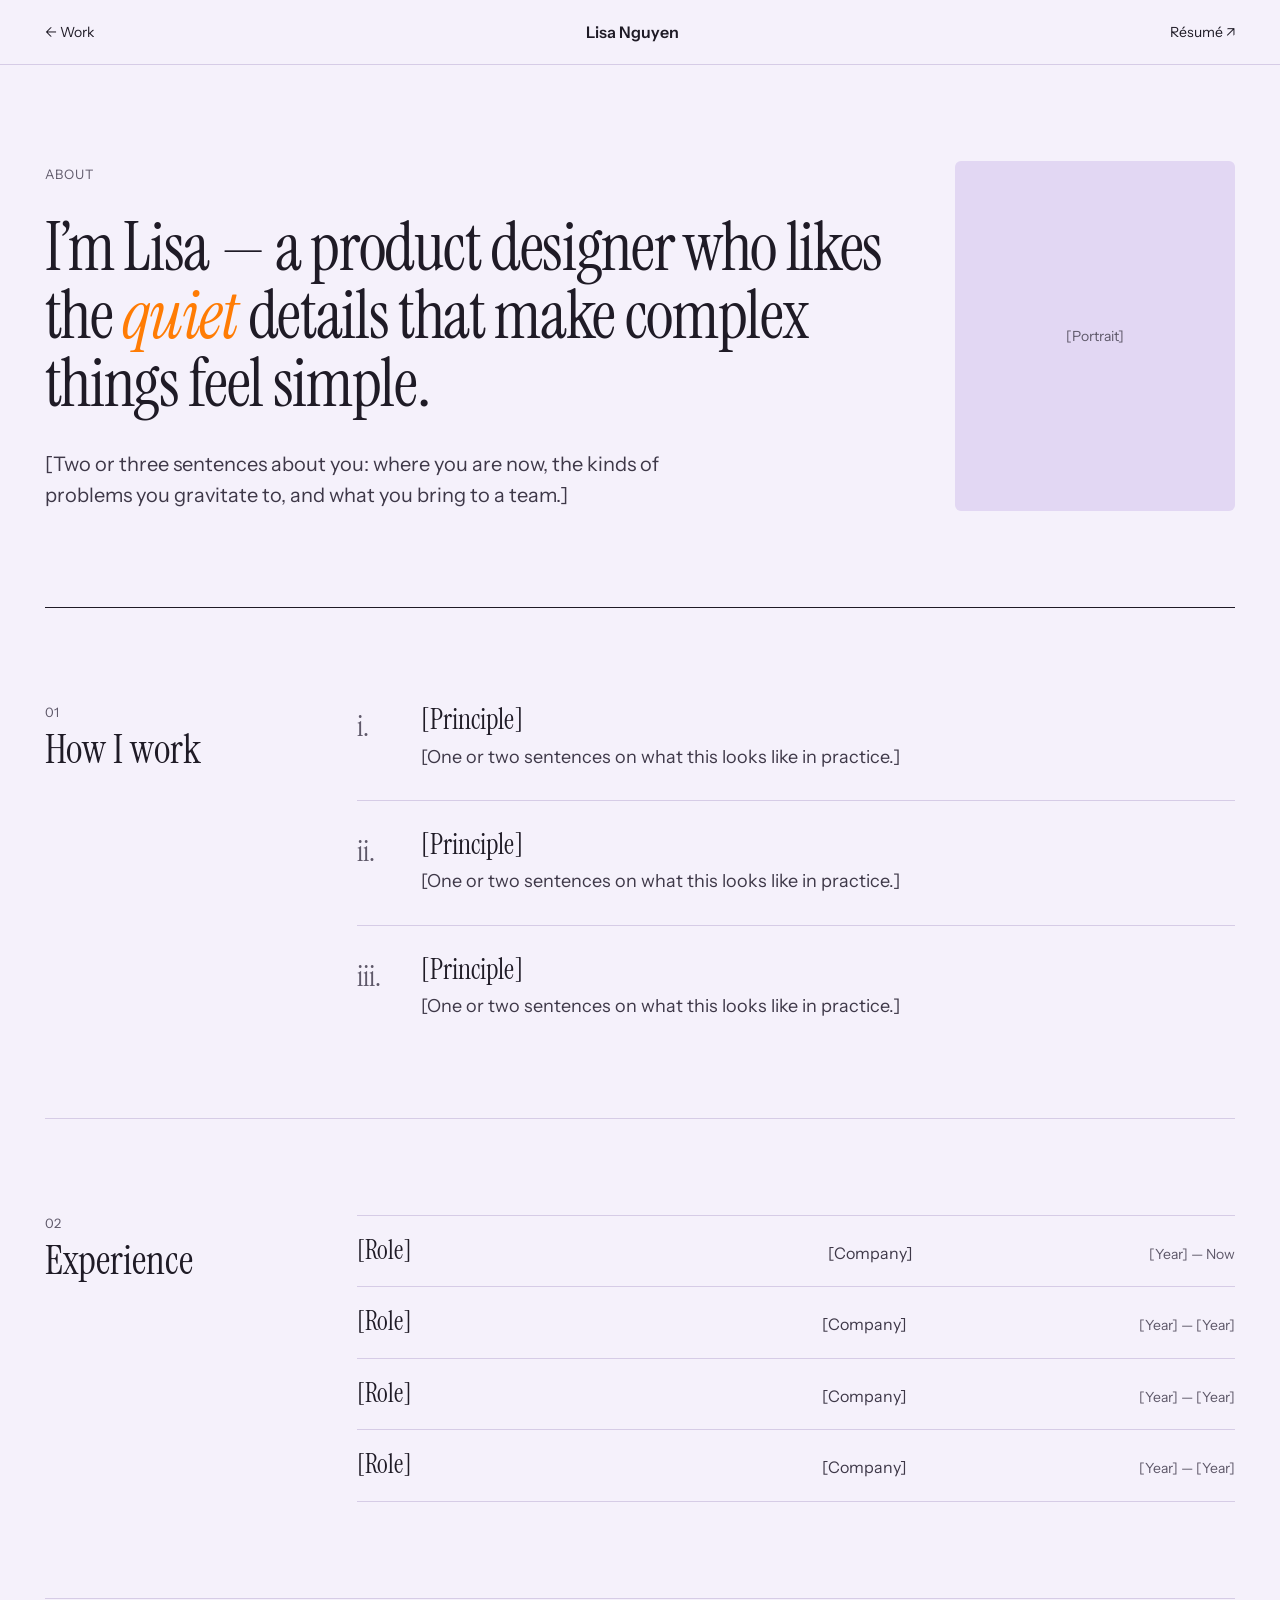
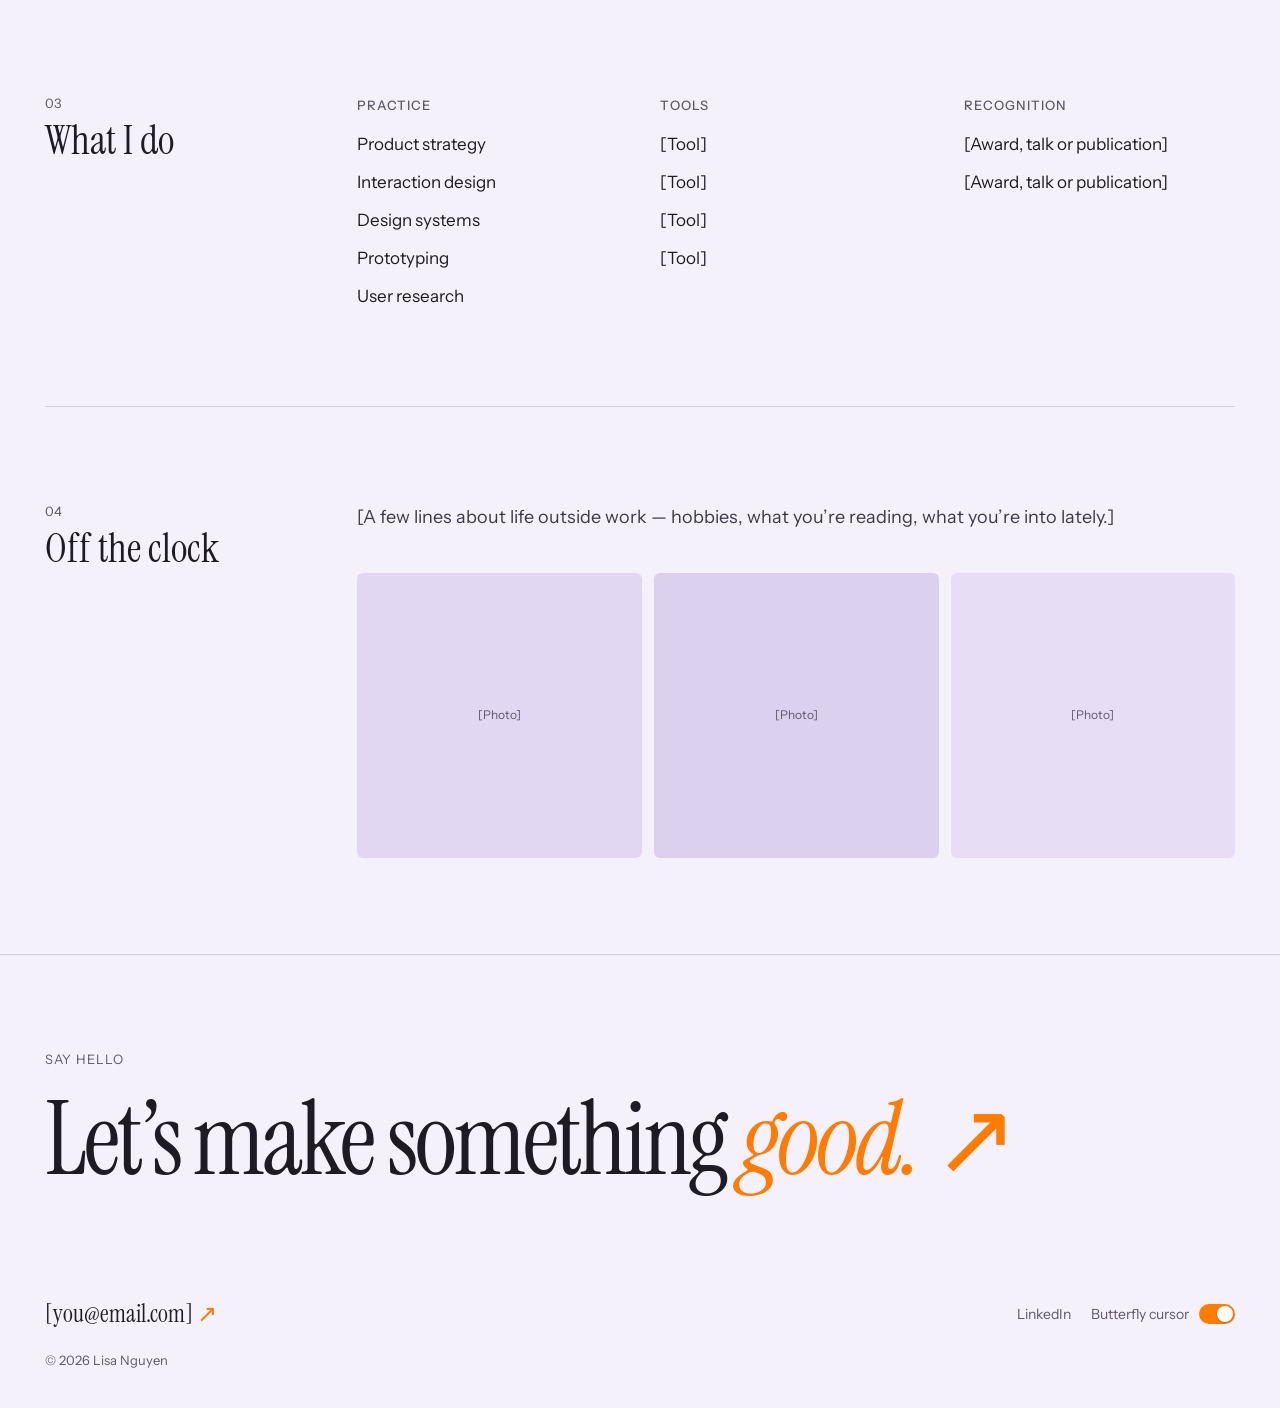
==== about.html @ a6d8bd9d "Add About page, featured card, butterfly cursor and layout fixes - Keep the split layout from 768px " ====
<!doctype html>
<html lang="en">
<head>
  <meta charset="utf-8">
  <meta name="viewport" content="width=device-width, initial-scale=1">
  <title>About — Lisa Nguyen</title>
  <meta name="description" content="About Lisa Nguyen, senior product designer.">
  <link rel="preconnect" href="https://fonts.googleapis.com">
  <link rel="preconnect" href="https://fonts.gstatic.com" crossorigin>
  <link href="https://fonts.googleapis.com/css2?family=Instrument+Serif:ital@0;1&family=Instrument+Sans:wght@400;500;600&display=swap" rel="stylesheet">
  <link rel="stylesheet" href="styles.css">
  <script src="main.js" defer></script>
</head>
<body>

  <header class="topbar">
    <div class="topbar-inner">
      <a href="./" data-roll>← Work</a>
      <a class="brand" href="./">Lisa Nguyen</a>
      <a href="#" data-roll>Résumé ↗</a>
    </div>
  </header>

  <main class="container">

    <section class="about-hero">
      <div class="about-intro">
        <p class="eyebrow">About</p>
        <h1 class="serif">I’m Lisa — a product designer who likes the <em class="accent wiggle">quiet</em> details that make complex things feel simple.</h1>
        <p class="summary">[Two or three sentences about you: where you are now, the kinds of problems you gravitate to, and what you bring to a team.]</p>
      </div>
      <!-- Replace with <img class="portrait" src="assets/portrait.jpg" alt="Lisa Nguyen"> -->
      <div class="placeholder portrait">[Portrait]</div>
    </section>

    <section class="chapter">
      <div class="chapter-label"><div><span class="muted" style="font-size: 13px">01</span><h2 class="serif">How I work</h2></div></div>
      <div class="chapter-body">
        <ol class="principles">
          <li>
            <span class="num">i.</span>
            <div><h3>[Principle]</h3><p>[One or two sentences on what this looks like in practice.]</p></div>
          </li>
          <li>
            <span class="num">ii.</span>
            <div><h3>[Principle]</h3><p>[One or two sentences on what this looks like in practice.]</p></div>
          </li>
          <li>
            <span class="num">iii.</span>
            <div><h3>[Principle]</h3><p>[One or two sentences on what this looks like in practice.]</p></div>
          </li>
        </ol>
      </div>
    </section>

    <section class="chapter">
      <div class="chapter-label"><div><span class="muted" style="font-size: 13px">02</span><h2 class="serif">Experience</h2></div></div>
      <div class="chapter-body">
        <ul class="experience">
          <li><span class="exp-role">[Role]</span><span class="exp-co">[Company]</span><span class="exp-years">[Year] — Now</span></li>
          <li><span class="exp-role">[Role]</span><span class="exp-co">[Company]</span><span class="exp-years">[Year] — [Year]</span></li>
          <li><span class="exp-role">[Role]</span><span class="exp-co">[Company]</span><span class="exp-years">[Year] — [Year]</span></li>
          <li><span class="exp-role">[Role]</span><span class="exp-co">[Company]</span><span class="exp-years">[Year] — [Year]</span></li>
        </ul>
      </div>
    </section>

    <section class="chapter">
      <div class="chapter-label"><div><span class="muted" style="font-size: 13px">03</span><h2 class="serif">What I do</h2></div></div>
      <div class="chapter-body">
        <div class="capabilities">
          <div>
            <h3 class="cap-head">Practice</h3>
            <ul>
              <li>Product strategy</li>
              <li>Interaction design</li>
              <li>Design systems</li>
              <li>Prototyping</li>
              <li>User research</li>
            </ul>
          </div>
          <div>
            <h3 class="cap-head">Tools</h3>
            <ul>
              <li>[Tool]</li>
              <li>[Tool]</li>
              <li>[Tool]</li>
              <li>[Tool]</li>
            </ul>
          </div>
          <div>
            <h3 class="cap-head">Recognition</h3>
            <ul>
              <li>[Award, talk or publication]</li>
              <li>[Award, talk or publication]</li>
            </ul>
          </div>
        </div>
      </div>
    </section>

    <section class="chapter no-rule">
      <div class="chapter-label"><div><span class="muted" style="font-size: 13px">04</span><h2 class="serif">Off the clock</h2></div></div>
      <div class="chapter-body">
        <p>[A few lines about life outside work — hobbies, what you’re reading, what you’re into lately.]</p>
        <div class="offclock">
          <div class="placeholder">[Photo]</div>
          <div class="placeholder tone-2">[Photo]</div>
          <div class="placeholder tone-3">[Photo]</div>
        </div>
      </div>
    </section>

  </main>

  <section class="about-cta">
    <div class="container">
      <p class="eyebrow">Say hello</p>
      <a class="cta-link" href="mailto:you@email.com">Let’s make something <em>good.</em> <span class="accent">↗</span></a>
    </div>
  </section>

  <footer class="site-footer">
    <a class="email" href="mailto:you@email.com">[you@email.com] <span class="accent">↗</span></a>
    <div class="socials" style="align-items: center">
      <a href="#" data-roll>LinkedIn</a>
      <button class="cursor-toggle" type="button" role="switch" aria-checked="true" data-cursor-toggle>
        Butterfly cursor <span class="switch" aria-hidden="true"><span class="switch-thumb"></span></span>
      </button>
    </div>
    <p class="copyright">© 2026 Lisa Nguyen</p>
  </footer>

</body>
</html>
---- styles.css ----
/* ==========================================================================
   Tokens
   ========================================================================== */
:root {
  --bg: #F5F1FB;          /* Whisper lilac */
  --surface: #EDE6F8;     /* cards, insight boxes */
  --ink: #1F1B26;         /* primary text */
  --ink-2: #3E3848;       /* body text */
  --muted: #5E5869;       /* secondary text */
  --line: #D6CCE6;        /* dividers */
  --accent: #FF7C04;      /* the pop of color */
  --band: #6E597A;        /* "next case study" band */
  --band-text: #F5F1FB;
  --band-muted: #E6DEF2;

  --tone-1: #E2D7F3;      /* image placeholders */
  --tone-2: #DCD0EF;
  --tone-3: #E7DEF6;

  --serif: 'Instrument Serif', Georgia, serif;
  --sans: 'Instrument Sans', system-ui, -apple-system, sans-serif;

  --gutter: clamp(16px, 3.5vw, 56px);
  --max: 1280px;
  --ease: cubic-bezier(.2, .7, .2, 1);
}

/* ==========================================================================
   Base
   ========================================================================== */
*, *::before, *::after { box-sizing: border-box; }
html { -webkit-text-size-adjust: 100%; }
body {
  margin: 0;
  background: var(--bg);
  color: var(--ink);
  font-family: var(--sans);
  -webkit-font-smoothing: antialiased;
}
img { display: block; max-width: 100%; }
a { color: var(--ink); }
a:hover { color: var(--muted); }
:focus-visible { outline: 2px solid var(--ink); outline-offset: 3px; border-radius: 2px; }
h1, h2, h3, p, figure, blockquote, dl, dd { margin: 0; }

.serif { font-family: var(--serif); font-weight: 400; }
.eyebrow { font-size: 13px; letter-spacing: .08em; text-transform: uppercase; color: var(--muted); }
.muted { color: var(--muted); }
.accent { color: var(--accent); }
.visually-hidden {
  position: absolute; width: 1px; height: 1px; overflow: hidden;
  clip: rect(0 0 0 0); white-space: nowrap;
}

.brand { display: inline-flex; align-items: center; text-decoration: none; font-weight: 600; font-size: 16px; }
.copyright { font-size: 13px; color: var(--muted); }
.site-footer .copyright { flex-basis: 100%; }

.placeholder {
  display: flex; align-items: center; justify-content: center;
  border-radius: 4px; background: var(--tone-1);
  color: var(--muted); font-size: 12px; text-align: center;
}
.tone-2 { background: var(--tone-2); }
.tone-3 { background: var(--tone-3); }

/* ==========================================================================
   Home — split layout
   ========================================================================== */
.shell {
  min-height: 100vh;
  padding: 40px var(--gutter);
  display: flex; flex-wrap: wrap; gap: 32px 72px;
}
.intro {
  flex: 1 1 340px; max-width: 460px;
  display: flex; flex-direction: column; justify-content: space-between; gap: 32px;
}
.intro-top { display: flex; flex-direction: column; gap: 32px; }
.intro h1 { font-size: clamp(44px, 4.4vw, 64px); line-height: 1; letter-spacing: -.02em; }
.intro .bio { font-size: 17px; line-height: 1.55; color: var(--ink-2); }
.intro nav { display: flex; flex-wrap: wrap; gap: 28px; font-size: 15px; }
.intro nav a { text-decoration: none; }

.contact { display: flex; flex-direction: column; gap: 20px; padding-top: 24px; border-top: 1px solid var(--line); }
.contact .email { font-family: var(--serif); font-size: 30px; text-decoration: none; }
.contact-meta { display: flex; flex-wrap: wrap; justify-content: space-between; align-items: center; gap: 16px; font-size: 14px; color: var(--muted); }
.socials { display: flex; flex-wrap: wrap; gap: 20px; }
.socials a { color: var(--muted); }

.worklist { flex: 999 1 560px; min-width: 0; display: flex; flex-direction: column; }
.worklist-head {
  position: sticky; top: 0; z-index: 1; background: var(--bg);
  display: flex; justify-content: space-between; align-items: baseline;
  padding-bottom: 14px; border-bottom: 1px solid var(--ink);
}
.worklist-head h2 { font-size: 30px; }

.project {
  display: flex; flex-wrap: wrap; align-items: center; gap: 16px 32px;
  padding: 18px 0; border-bottom: 1px solid var(--line);
  text-decoration: none; flex-shrink: 0;
}
.project:hover { color: var(--ink); }
.project-cover { flex: 0 0 clamp(140px, 16vw, 200px); aspect-ratio: 3 / 2; overflow: hidden; border-radius: 4px; }
.project-cover > * { width: 100%; height: 100%; object-fit: cover; transition: transform .6s var(--ease); }
.project-text { flex: 1 1 220px; min-width: 0; display: flex; flex-direction: column; gap: 6px; }
.project-meta { font-size: 13px; color: var(--muted); }
.project-title { font-family: var(--serif); font-size: 30px; line-height: 1.05; }
.project-line { font-size: 15px; line-height: 1.45; color: var(--ink-2); }
.project-arrow { align-self: flex-start; font-size: 22px; color: var(--muted); transition: transform .4s var(--ease), color .4s; }
.tag { align-self: flex-start; padding: 5px 12px; border-radius: 999px; background: var(--accent); color: var(--ink); font-size: 12px; font-weight: 600; }

/* Featured card — option A (slim): wide short cover at the top of the work list */
.featured {
  display: flex; flex-direction: column; gap: 16px; flex-shrink: 0;
  padding: 24px 0 26px; border-bottom: 1px solid var(--line); text-decoration: none;
}
.featured:hover { color: var(--ink); }
.featured-cover { position: relative; aspect-ratio: 12 / 5; overflow: hidden; border-radius: 8px; }
.featured-cover > :first-child { width: 100%; height: 100%; object-fit: cover; font-size: 13px; transition: transform .7s var(--ease); }
.featured-cover .tag { position: absolute; top: 16px; left: 16px; padding: 6px 12px; }
.featured-text { display: flex; flex-direction: column; gap: 6px; }
.featured-meta { display: flex; justify-content: space-between; align-items: baseline; gap: 16px; font-size: 13px; color: var(--muted); }
.featured-read { color: var(--ink); font-weight: 500; white-space: nowrap; }
.featured-title { font-family: var(--serif); font-size: clamp(30px, 3vw, 38px); line-height: 1.02; display: inline-block; transition: transform .5s var(--ease); }
.featured-line { font-size: 16px; line-height: 1.45; color: var(--ink-2); }
.featured-arrow { display: inline-block; transition: transform .4s var(--ease); }

.archive-link { display: flex; justify-content: space-between; align-items: center; min-height: 64px; text-decoration: none; font-size: 15px; flex-shrink: 0; }

@media (min-width: 768px) {
  .shell { height: 100vh; overflow: hidden; flex-wrap: nowrap; column-gap: clamp(32px, 5vw, 72px); }
  .intro { flex: 0 0 clamp(280px, 32vw, 440px); }
  .worklist { flex: 1 1 0; height: 100%; overflow-y: auto; padding-right: 12px; scrollbar-width: thin; scrollbar-color: #CFC3E3 transparent; }
}

/* ==========================================================================
   Case study
   ========================================================================== */
.topbar { position: sticky; top: 0; z-index: 10; background: var(--bg); border-bottom: 1px solid var(--line); }
.topbar-inner, .container { max-width: var(--max); margin: 0 auto; padding: 0 var(--gutter); }
.topbar-inner { min-height: 64px; display: flex; flex-wrap: wrap; justify-content: space-between; align-items: center; gap: 12px; font-size: 14px; }
.topbar-inner > a:not(.brand) { display: inline-flex; align-items: center; min-height: 44px; text-decoration: none; }

.cs-hero { padding: 96px 0 56px; display: flex; flex-direction: column; gap: 32px; }
.cs-hero h1 { max-width: 1080px; font-size: clamp(48px, 7vw, 104px); line-height: .98; letter-spacing: -.02em; }
.cs-hero .summary { max-width: 680px; font-size: 20px; line-height: 1.55; color: var(--ink-2); }

.facts {
  display: grid; grid-template-columns: repeat(auto-fit, minmax(200px, 1fr)); gap: 24px 32px;
  padding: 28px 0; border-top: 1px solid var(--ink); border-bottom: 1px solid var(--line);
}
.facts div { display: flex; flex-direction: column; gap: 6px; }
.facts dt { font-size: 13px; color: var(--muted); }
.facts dd { font-size: 16px; }

.hero-image { margin-top: 56px; aspect-ratio: 16 / 9; border-radius: 6px; font-size: 14px; }

.metrics { display: grid; grid-template-columns: repeat(auto-fit, minmax(220px, 1fr)); gap: 32px; padding: 72px 0; border-bottom: 1px solid var(--line); }
.metric { display: flex; flex-direction: column; gap: 10px; }
.metric-bar { width: 24px; height: 3px; background: var(--accent); }
.metric-value { font-family: var(--serif); font-size: 64px; line-height: 1; }
.metric-label { font-size: 15px; color: var(--ink-2); }

.chapter { display: flex; flex-wrap: wrap; gap: 24px 72px; padding: 96px 0; border-bottom: 1px solid var(--line); }
.chapter.no-rule { border-bottom: 0; }
.chapter-label { flex: 1 1 240px; max-width: 320px; }
.chapter-label > div { position: sticky; top: 104px; display: flex; flex-direction: column; gap: 8px; }
.chapter-label h2 { font-size: 40px; line-height: 1.05; }
.chapter-body { flex: 999 1 560px; min-width: 0; display: flex; flex-direction: column; gap: 24px; font-size: 18px; line-height: 1.65; color: var(--ink-2); }

.quote { display: flex; flex-direction: column; gap: 16px; padding: 16px 0; }
.quote-mark { font-family: var(--serif); font-size: 72px; line-height: .5; color: var(--accent); }
.quote p { font-family: var(--serif); font-style: italic; font-size: clamp(28px, 3vw, 40px); line-height: 1.2; color: var(--ink); }
.quote cite { font-style: normal; font-size: 14px; color: var(--muted); }

.insights { display: grid; grid-template-columns: repeat(auto-fit, minmax(220px, 1fr)); gap: 16px; }
.insight { padding: 24px; border-radius: 6px; background: var(--surface); display: flex; flex-direction: column; gap: 8px; color: var(--ink); font-size: 17px; line-height: 1.45; }
.insight span:first-child { font-size: 13px; color: var(--muted); }

.figure { display: flex; flex-direction: column; gap: 14px; margin: 0 0 96px; }
.figure figcaption { font-size: 14px; color: var(--muted); }
.figure-pair { display: grid; grid-template-columns: repeat(auto-fit, minmax(300px, 1fr)); gap: 16px; }
.figure-pair > * { aspect-ratio: 4 / 3; border-radius: 6px; }
.figure-wide { aspect-ratio: 16 / 9; border-radius: 6px; font-size: 14px; }

.decisions { list-style: none; margin: 0; padding: 0; display: flex; flex-direction: column; gap: 0; }
.decisions li { display: flex; gap: 24px; padding: 32px 0; border-bottom: 1px solid var(--line); }
.decisions li:first-child { padding-top: 0; }
.decisions li:last-child { padding-bottom: 0; border-bottom: 0; }
.decisions .num { flex: 0 0 40px; font-family: var(--serif); font-size: 28px; color: var(--muted); }
.decisions h3 { font-family: var(--serif); font-weight: 400; font-size: 28px; line-height: 1.15; color: var(--ink); margin-bottom: 8px; }
.decisions p { font-size: 17px; line-height: 1.6; }

.next { display: block; background: var(--band); color: var(--band-text); text-decoration: none; }
.next:hover { color: var(--band-text); }
.next-inner { max-width: var(--max); margin: 0 auto; padding: 72px var(--gutter); display: flex; flex-wrap: wrap; align-items: center; gap: 32px 56px; }
.next-text { flex: 1 1 360px; display: flex; flex-direction: column; gap: 16px; }
.next-text .eyebrow, .next-text .muted { color: var(--band-muted); }
.next-title { font-family: var(--serif); font-size: clamp(40px, 5vw, 72px); line-height: 1; }
.next-cover { flex: 0 1 360px; aspect-ratio: 3 / 2; border-radius: 4px; background: #5B4866; color: var(--band-muted); }

.site-footer { max-width: var(--max); margin: 0 auto; padding: 32px var(--gutter) 40px; display: flex; flex-wrap: wrap; justify-content: space-between; align-items: center; gap: 16px; font-size: 14px; color: var(--muted); }
.site-footer .email { font-family: var(--serif); font-size: 24px; text-decoration: none; }

/* ==========================================================================
   About
   ========================================================================== */
.about-hero { display: flex; flex-wrap: wrap; align-items: flex-end; gap: 48px 72px; padding: 96px 0; border-bottom: 1px solid var(--ink); }
.about-intro { flex: 999 1 520px; display: flex; flex-direction: column; gap: 32px; }
.about-intro h1 { font-size: clamp(40px, 5.2vw, 76px); line-height: 1.02; letter-spacing: -.02em; }
.about-intro .summary { max-width: 620px; font-size: 20px; line-height: 1.55; color: var(--ink-2); }
.portrait { flex: 1 1 280px; max-width: 400px; aspect-ratio: 4 / 5; border-radius: 6px; object-fit: cover; font-size: 14px; }

.principles { list-style: none; margin: 0; padding: 0; display: flex; flex-direction: column; }
.principles li { display: flex; gap: 24px; padding: 28px 0; border-bottom: 1px solid var(--line); }
.principles li:first-child { padding-top: 0; }
.principles li:last-child { padding-bottom: 0; border-bottom: 0; }
.principles .num { flex: 0 0 40px; font-family: var(--serif); font-size: 28px; color: var(--muted); }
.principles h3 { font-family: var(--serif); font-weight: 400; font-size: 28px; line-height: 1.15; color: var(--ink); margin-bottom: 6px; }

.experience { list-style: none; margin: 0; padding: 0; border-top: 1px solid var(--line); }
.experience li {
  display: grid; grid-template-columns: minmax(0, 3fr) minmax(0, 2fr) auto; gap: 8px 24px; align-items: baseline;
  padding: 20px 0; border-bottom: 1px solid var(--line);
}
.exp-role { font-family: var(--serif); font-size: 26px; line-height: 1.15; color: var(--ink); }
.exp-co { font-size: 16px; color: var(--ink-2); }
.exp-years { font-size: 14px; color: var(--muted); white-space: nowrap; }
@media (max-width: 600px) {
  .experience li { grid-template-columns: 1fr auto; }
  .exp-co { grid-column: 1; grid-row: 2; }
}

.capabilities { display: grid; grid-template-columns: repeat(auto-fit, minmax(180px, 1fr)); gap: 32px; }
.cap-head { font-family: var(--sans); font-size: 13px; font-weight: 500; letter-spacing: .08em; text-transform: uppercase; color: var(--muted); margin-bottom: 14px; }
.capabilities ul { list-style: none; margin: 0; padding: 0; display: flex; flex-direction: column; gap: 10px; color: var(--ink); font-size: 17px; }

.offclock { display: grid; grid-template-columns: repeat(3, minmax(0, 1fr)); gap: 12px; margin-top: 16px; }
.offclock > * { aspect-ratio: 1; border-radius: 6px; }
@media (max-width: 600px) { .offclock { grid-template-columns: repeat(2, minmax(0, 1fr)); } }

.about-cta { border-top: 1px solid var(--line); padding: 96px 0 72px; }
.about-cta .container { display: flex; flex-direction: column; gap: 24px; }
.cta-link { font-family: var(--serif); font-size: clamp(48px, 8vw, 128px); line-height: .95; letter-spacing: -.03em; text-decoration: none; }
.cta-link em { color: var(--accent); }

/* ==========================================================================
   Mini interactions
   Each one only runs on devices with a real hover pointer, and is switched
   off for people who ask their OS for reduced motion.
   ========================================================================== */

/* 1. Rolling links — text slides up and is replaced by a copy (main.js
      wraps the text of any element with [data-roll]). */
.roll { display: inline-block; height: 1.2em; line-height: 1.2; overflow: hidden; vertical-align: bottom; }
.roll-inner { display: block; transition: transform .45s var(--ease); }
.roll-inner > span { display: block; }

/* 2. Project rows — title shifts right and goes italic, cover zooms,
      arrow tilts toward the reader. */
.project-title { display: inline-block; transition: transform .5s var(--ease), letter-spacing .5s var(--ease); }

/* 3. Headline accent word wobbles once on hover. */
.wiggle { display: inline-block; }

@media (hover: hover) and (pointer: fine) and (prefers-reduced-motion: no-preference) {
  a:hover .roll-inner, button:hover .roll-inner { transform: translateY(-1.2em); }

  .project:hover .project-title { transform: translateX(10px); font-style: italic; }
  .project:hover .project-cover > * { transform: scale(1.06); }
  .project:hover .project-arrow { transform: translate(3px, -3px); color: var(--accent); }

  .wiggle:hover { animation: wiggle .7s var(--ease); }

  .featured:hover .featured-cover > :first-child { transform: scale(1.04); }
  .featured:hover .featured-title { transform: translateX(8px); font-style: italic; }
  .featured:hover .featured-arrow { transform: translateX(4px); }
}
@keyframes wiggle {
  0%, 100% { transform: rotate(0); }
  20% { transform: rotate(-6deg) translateY(-2px); }
  45% { transform: rotate(5deg); }
  70% { transform: rotate(-2deg); }
}

/* 4. Butterfly cursor — a monarch follows the pointer (main.js) and flaps its
      wings over links. The native cursor stays visible. */
.cursor-buddy {
  position: fixed; left: 0; top: 0; z-index: 9999;
  width: 44px; height: 44px; pointer-events: none;
  opacity: 0; transition: opacity .3s, width .3s var(--ease), height .3s var(--ease);
  will-change: transform;
}
.cursor-buddy.is-visible { opacity: 1; }
.cursor-buddy.is-excited { width: 52px; height: 52px; }
.cursor-buddy svg { width: 100%; height: 100%; display: block; overflow: visible; }

/* Each wing folds toward the body (x = 32 in the drawing) and back out. */
.cursor-buddy .wing { transform-box: view-box; transform-origin: 32px 32px; }
.cursor-buddy.is-excited .wing { animation: flap .32s ease-in-out infinite alternate; }
@keyframes flap {
  from { transform: scaleX(1); }
  to { transform: scaleX(.18); }
}
@media (prefers-reduced-motion: reduce) {
  .cursor-buddy.is-excited .wing { animation: none; transform: scaleX(.7); }
}

.cursor-toggle {
  display: inline-flex; align-items: center; gap: 10px; min-height: 44px; padding: 0;
  border: 0; background: none; font: inherit; color: var(--muted); cursor: pointer;
}
.cursor-toggle:hover { color: var(--ink); }
.switch {
  position: relative; flex: none; width: 36px; height: 20px; border-radius: 999px;
  background: #8F849F; transition: background .25s var(--ease);
}
.switch-thumb {
  position: absolute; top: 2px; left: 2px; width: 16px; height: 16px; border-radius: 50%;
  background: #fff; box-shadow: 0 1px 2px rgb(31 27 38 / .25);
  transition: transform .25s var(--ease);
}
.cursor-toggle[aria-checked="true"] .switch { background: var(--accent); }
.cursor-toggle[aria-checked="true"] .switch-thumb { transform: translateX(16px); }
@media not ((hover: hover) and (pointer: fine)) { .cursor-toggle { display: none; } }
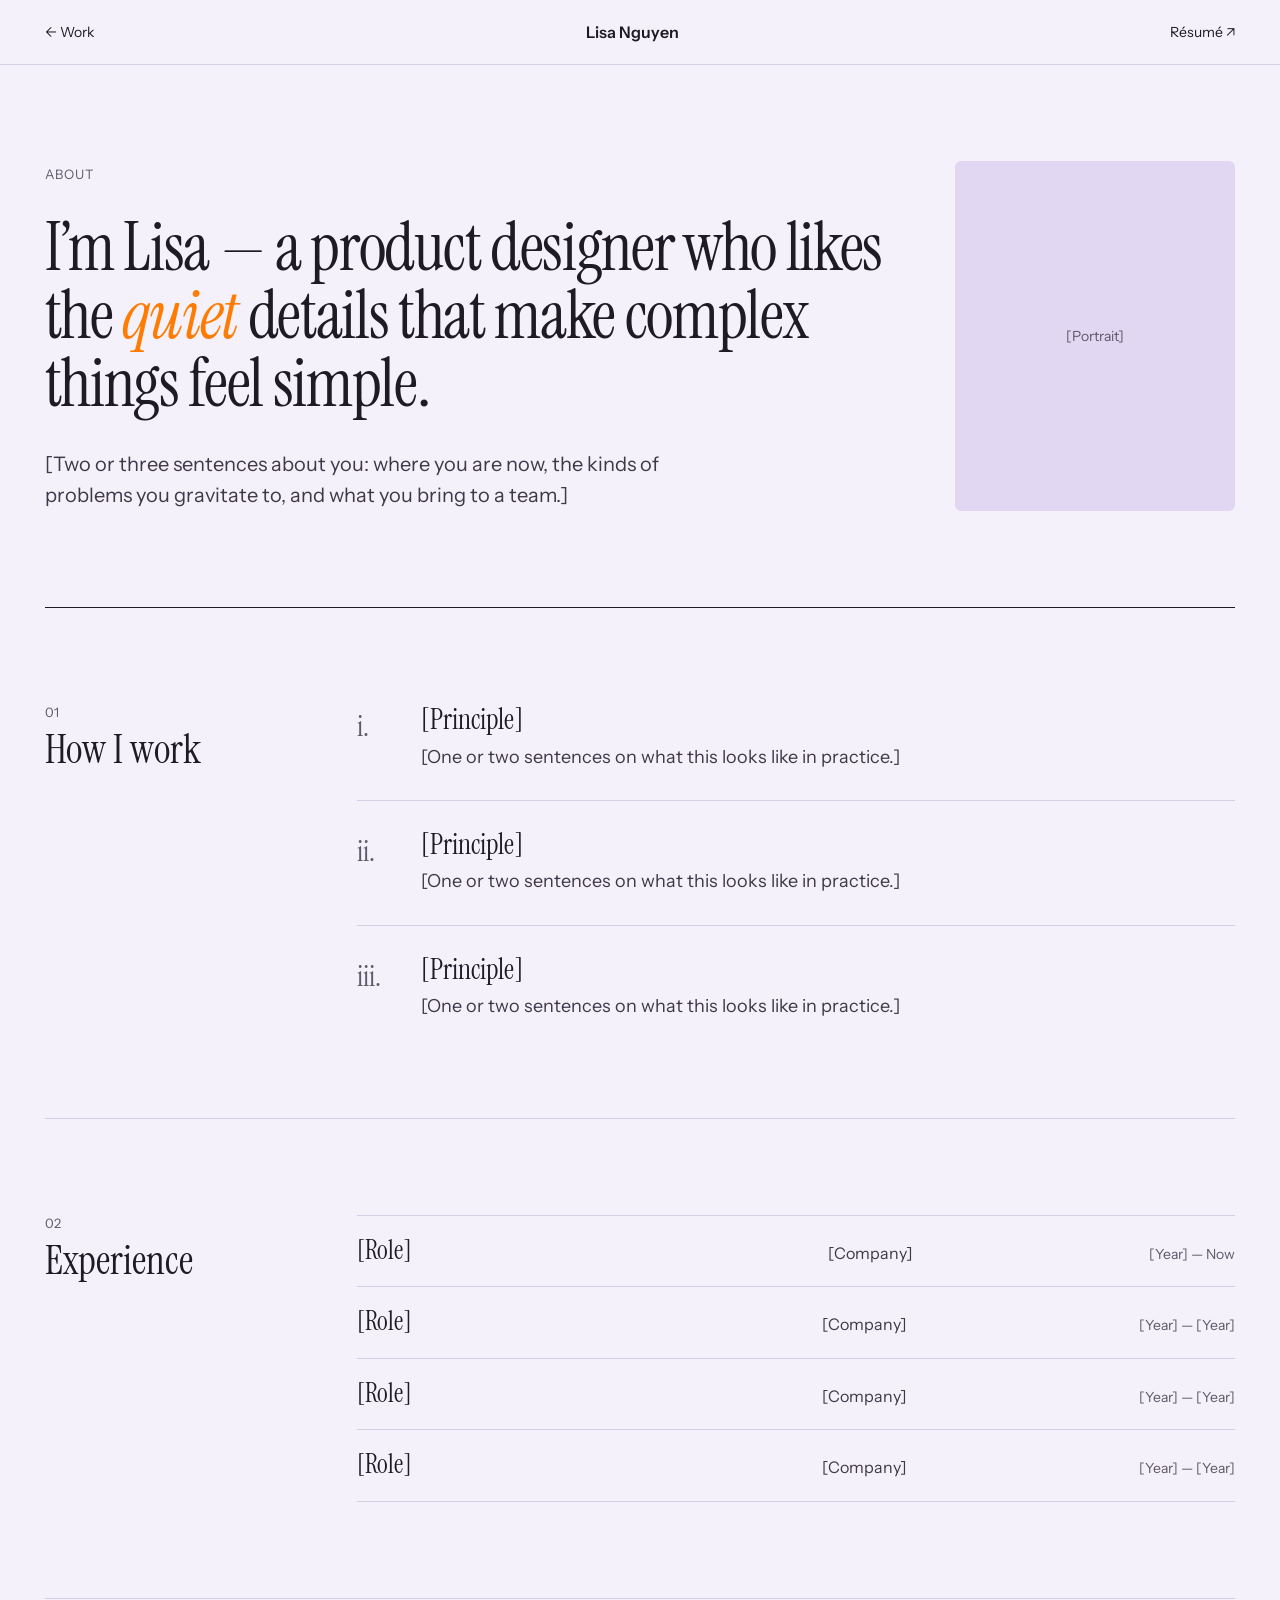
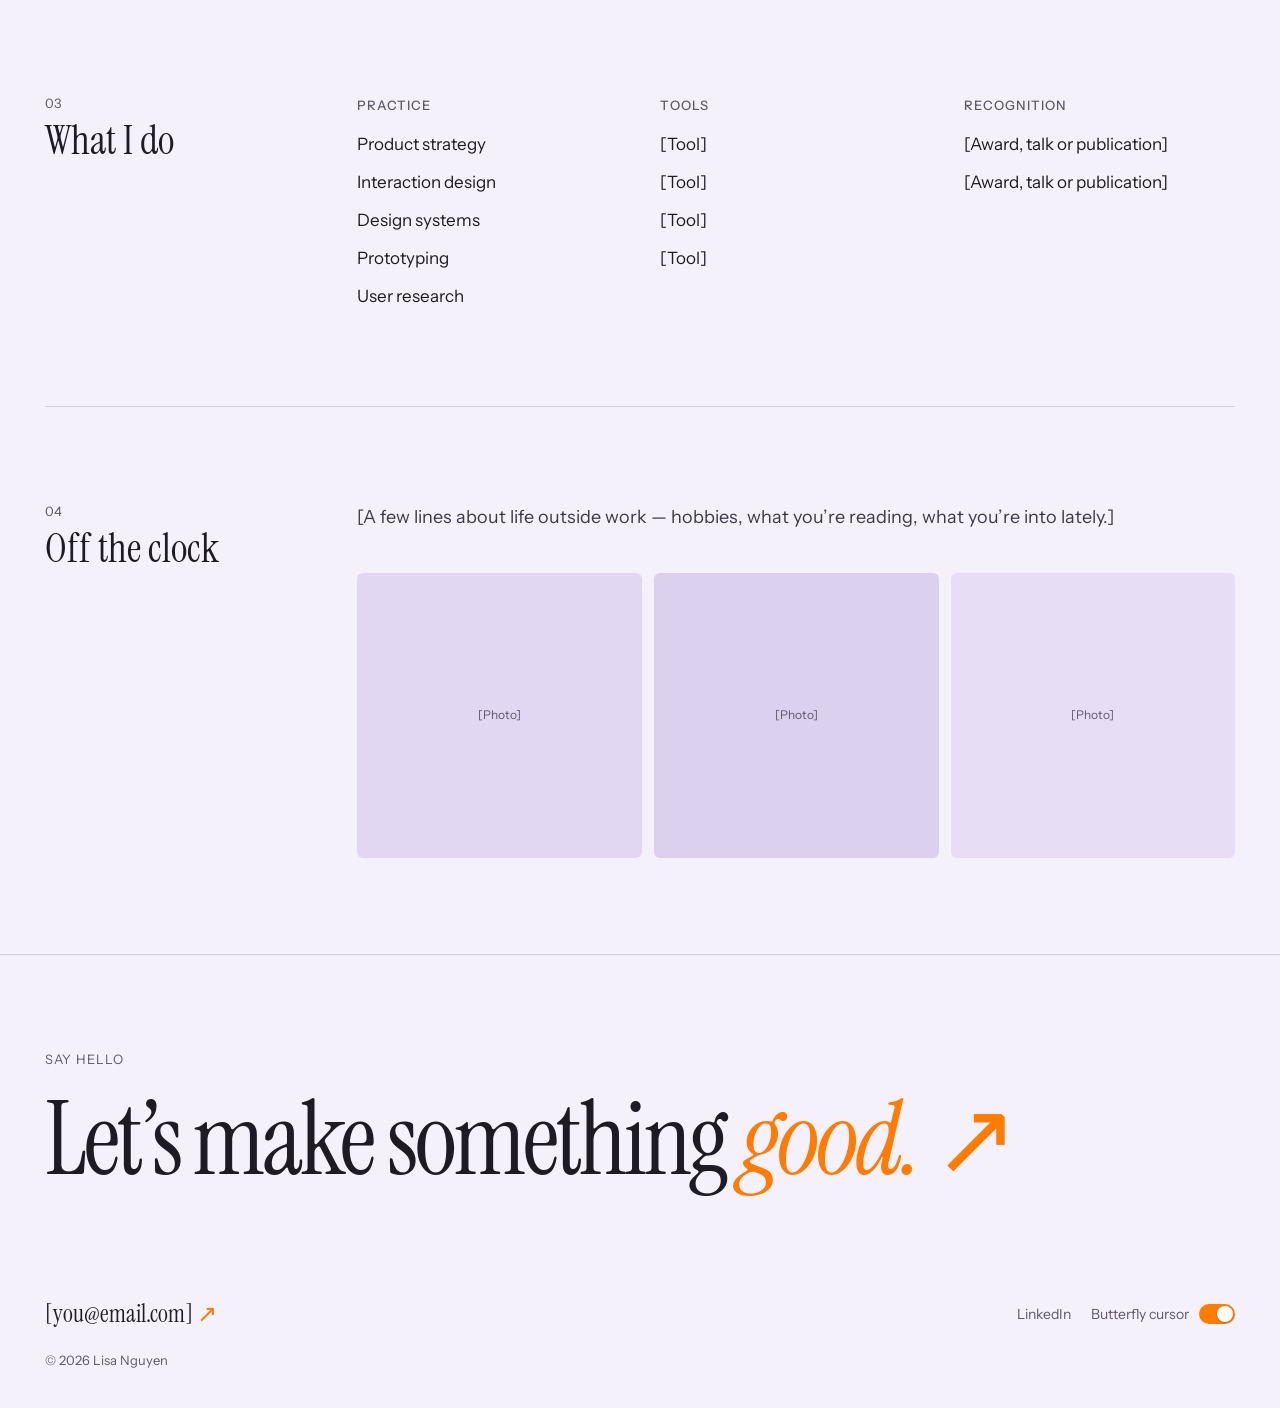
==== commit 8b6e2d08: "Replace headline word wiggle with a letter wave The orange accent word in each headline now hops let" ====
--- a/about.html
+++ b/about.html
@@ -26,7 +26,7 @@
     <section class="about-hero">
       <div class="about-intro">
         <p class="eyebrow">About</p>
-        <h1 class="serif">I’m Lisa — a product designer who likes the <em class="accent wiggle">quiet</em> details that make complex things feel simple.</h1>
+        <h1 class="serif">I’m Lisa — a product designer who likes the <em class="accent wave">quiet</em> details that make complex things feel simple.</h1>
         <p class="summary">[Two or three sentences about you: where you are now, the kinds of problems you gravitate to, and what you bring to a team.]</p>
       </div>
       <!-- Replace with <img class="portrait" src="assets/portrait.jpg" alt="Lisa Nguyen"> -->
--- a/styles.css
+++ b/styles.css
@@ -121,11 +121,9 @@
 .featured-cover > :first-child { width: 100%; height: 100%; object-fit: cover; font-size: 13px; transition: transform .7s var(--ease); }
 .featured-cover .tag { position: absolute; top: 16px; left: 16px; padding: 6px 12px; }
 .featured-text { display: flex; flex-direction: column; gap: 6px; }
-.featured-meta { display: flex; justify-content: space-between; align-items: baseline; gap: 16px; font-size: 13px; color: var(--muted); }
-.featured-read { color: var(--ink); font-weight: 500; white-space: nowrap; }
+.featured-meta { display: flex; justify-content: space-between; align-items: flex-start; gap: 16px; font-size: 13px; color: var(--muted); }
 .featured-title { font-family: var(--serif); font-size: clamp(30px, 3vw, 38px); line-height: 1.02; display: inline-block; transition: transform .5s var(--ease); }
 .featured-line { font-size: 16px; line-height: 1.45; color: var(--ink-2); }
-.featured-arrow { display: inline-block; transition: transform .4s var(--ease); }
 
 .archive-link { display: flex; justify-content: space-between; align-items: center; min-height: 64px; text-decoration: none; font-size: 15px; flex-shrink: 0; }
 
@@ -262,8 +260,10 @@
       arrow tilts toward the reader. */
 .project-title { display: inline-block; transition: transform .5s var(--ease), letter-spacing .5s var(--ease); }
 
-/* 3. Headline accent word wobbles once on hover. */
-.wiggle { display: inline-block; }
+/* 3. Letter wave — each letter of the headline accent word hops in sequence
+      on hover (main.js splits words marked .wave into letters). */
+.wave { display: inline-block; }
+.wave-letter { display: inline-block; }
 
 @media (hover: hover) and (pointer: fine) and (prefers-reduced-motion: no-preference) {
   a:hover .roll-inner, button:hover .roll-inner { transform: translateY(-1.2em); }
@@ -272,17 +272,18 @@
   .project:hover .project-cover > * { transform: scale(1.06); }
   .project:hover .project-arrow { transform: translate(3px, -3px); color: var(--accent); }
 
-  .wiggle:hover { animation: wiggle .7s var(--ease); }
+  .wave:hover .wave-letter {
+    animation: wave .5s cubic-bezier(.2, .7, .2, 1) both;
+    animation-delay: calc(var(--i) * 60ms);
+  }
 
   .featured:hover .featured-cover > :first-child { transform: scale(1.04); }
   .featured:hover .featured-title { transform: translateX(8px); font-style: italic; }
-  .featured:hover .featured-arrow { transform: translateX(4px); }
-}
-@keyframes wiggle {
-  0%, 100% { transform: rotate(0); }
-  20% { transform: rotate(-6deg) translateY(-2px); }
-  45% { transform: rotate(5deg); }
-  70% { transform: rotate(-2deg); }
+  .featured:hover .project-arrow { transform: translate(3px, -3px); color: var(--accent); }
+}
+@keyframes wave {
+  0%, 100% { transform: translateY(0); }
+  40% { transform: translateY(-0.12em); }
 }
 
 /* 4. Butterfly cursor — a monarch follows the pointer (main.js) and flaps its
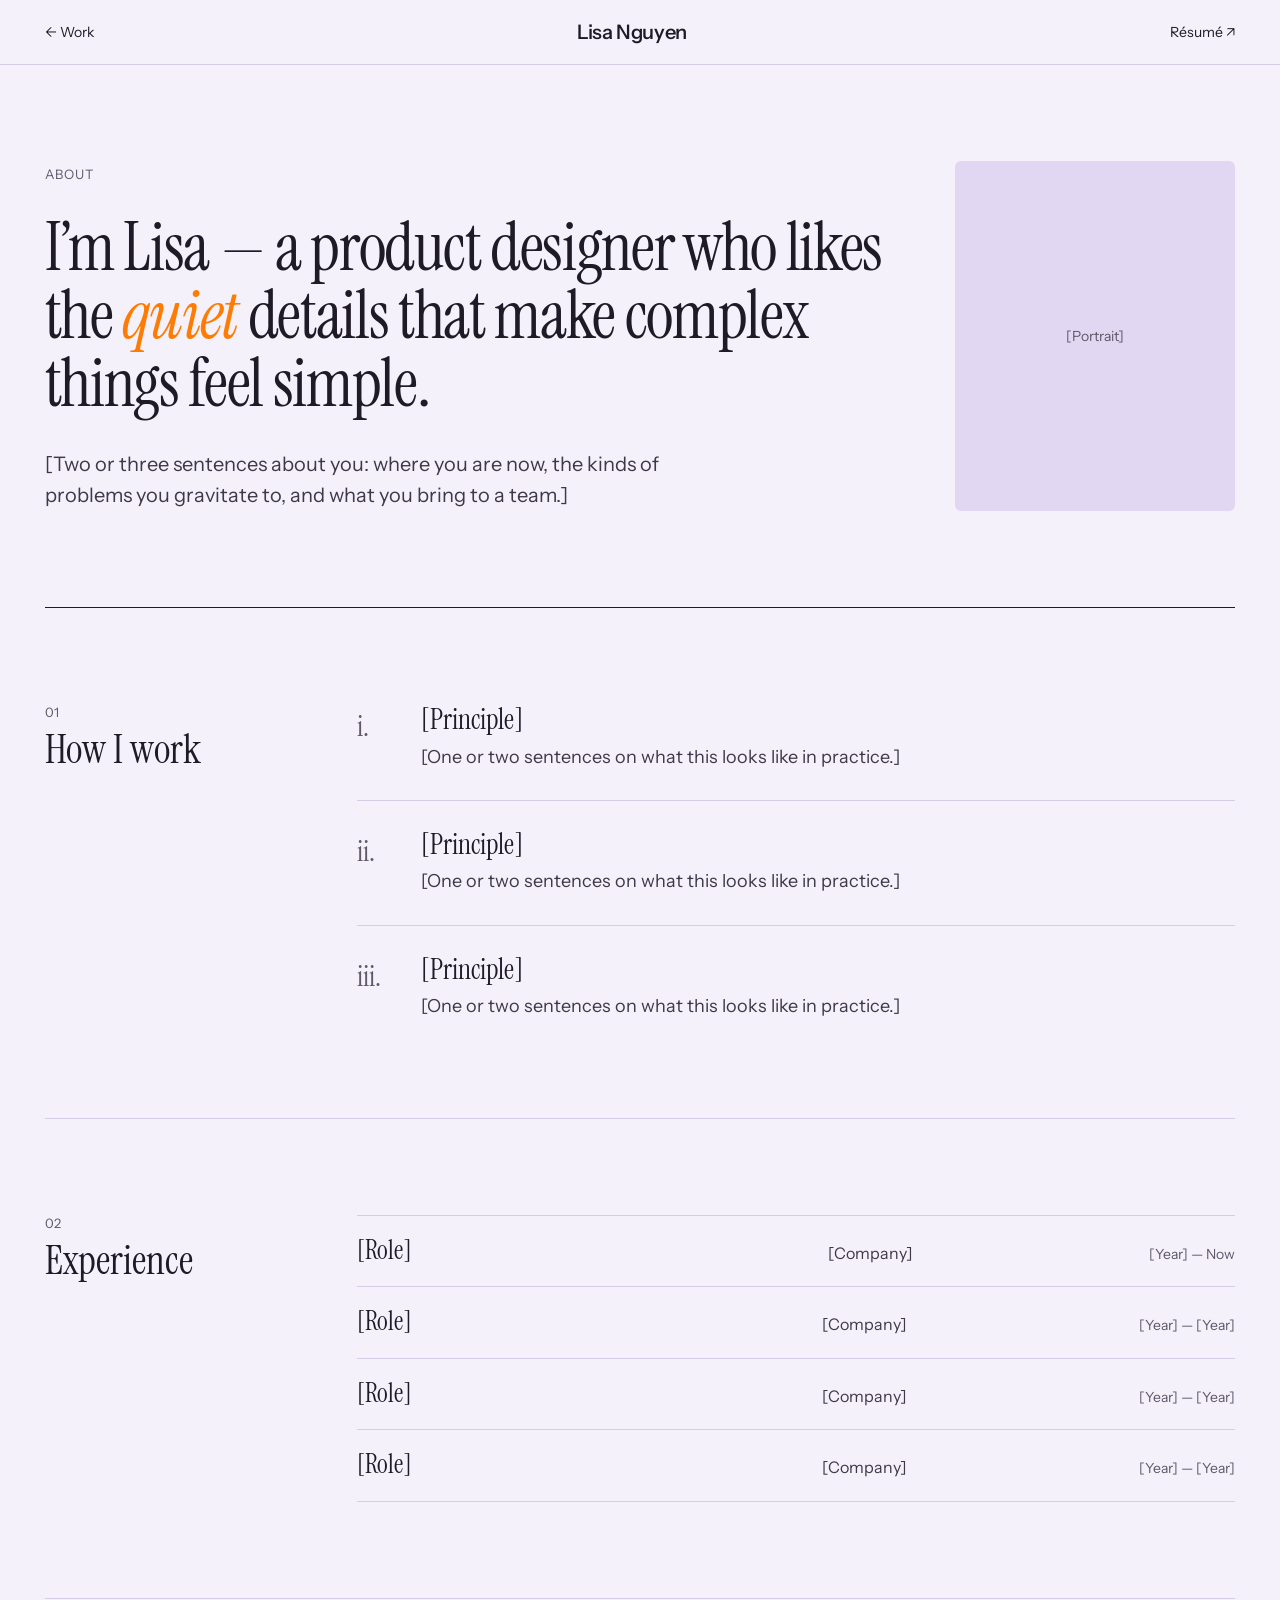
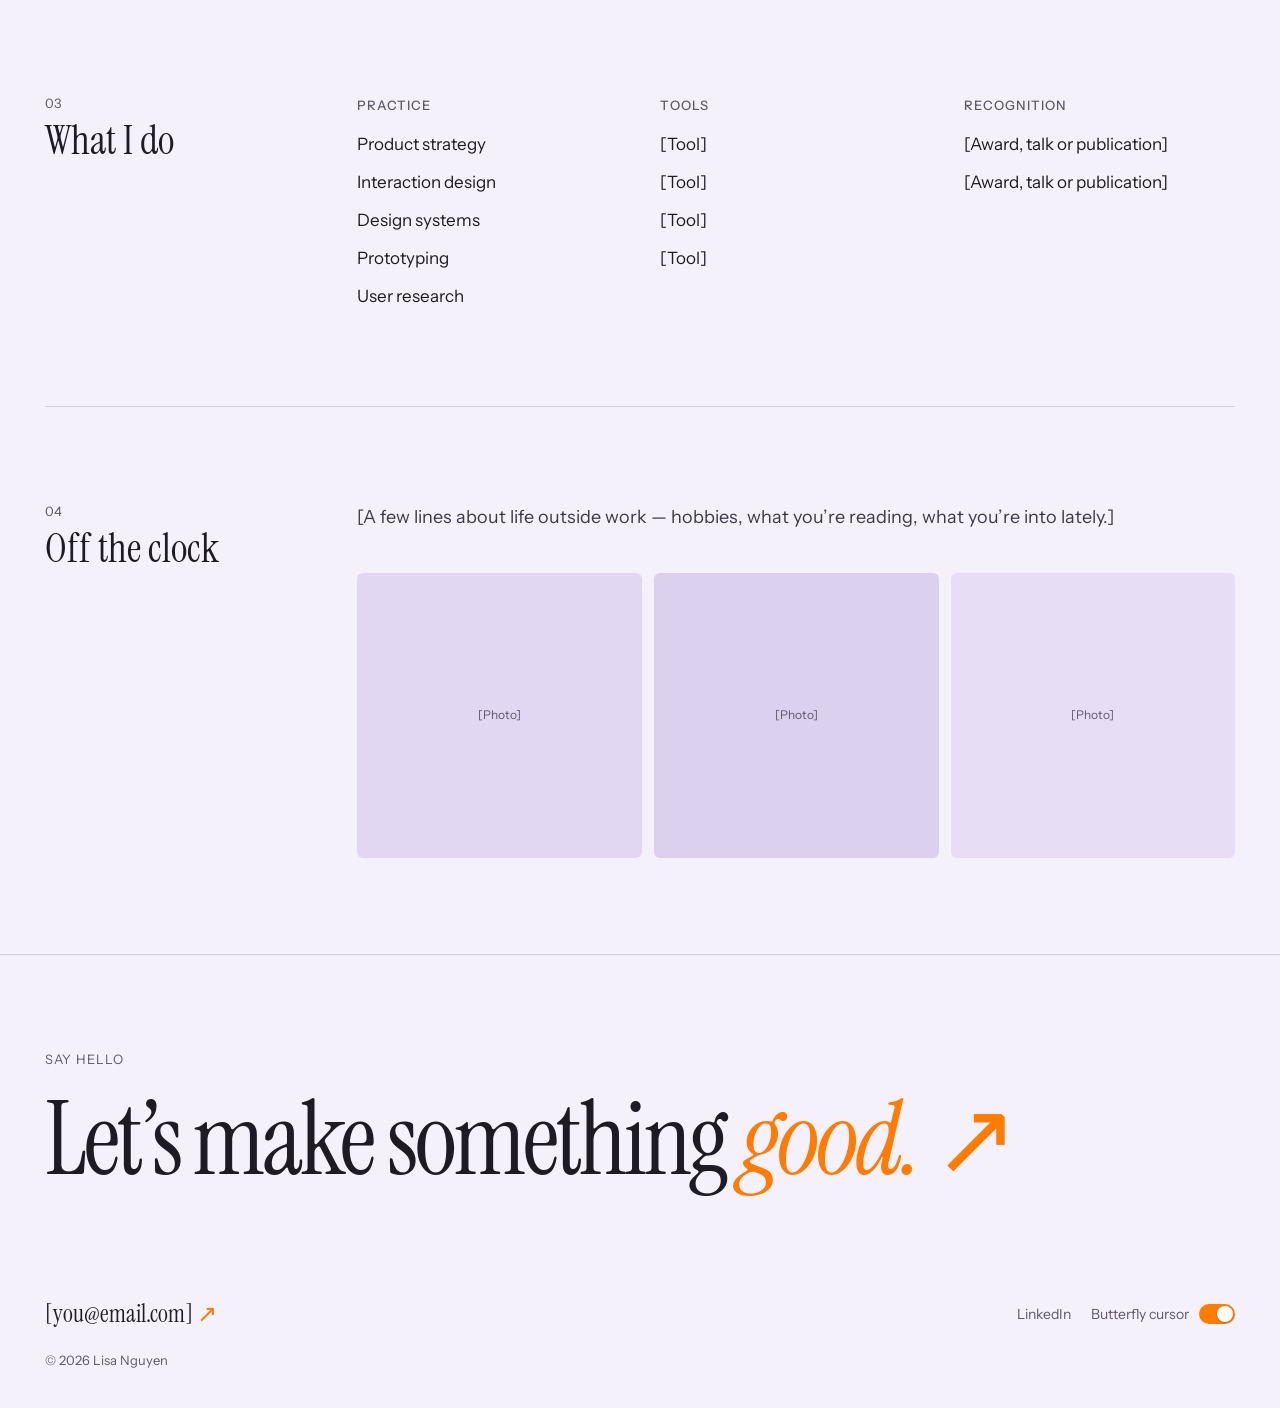
==== commit 6c46e4e3: "Set the header name to a light bold (550) at 20px Load Instrument Sans as a variable font (400–700) " ====
--- a/about.html
+++ b/about.html
@@ -7,7 +7,7 @@
   <meta name="description" content="About Lisa Nguyen, senior product designer.">
   <link rel="preconnect" href="https://fonts.googleapis.com">
   <link rel="preconnect" href="https://fonts.gstatic.com" crossorigin>
-  <link href="https://fonts.googleapis.com/css2?family=Instrument+Serif:ital@0;1&family=Instrument+Sans:wght@400;500;600&display=swap" rel="stylesheet">
+  <link href="https://fonts.googleapis.com/css2?family=Instrument+Serif:ital@0;1&family=Instrument+Sans:wght@400..700&display=swap" rel="stylesheet">
   <link rel="stylesheet" href="styles.css">
   <script src="main.js" defer></script>
 </head>
--- a/styles.css
+++ b/styles.css
@@ -9,6 +9,7 @@
   --muted: #5E5869;       /* secondary text */
   --line: #D6CCE6;        /* dividers */
   --accent: #FF7C04;      /* the pop of color */
+  --name-color: var(--ink);  /* your name in the header */
   --band: #6E597A;        /* "next case study" band */
   --band-text: #F5F1FB;
   --band-muted: #E6DEF2;
@@ -52,7 +53,8 @@
   clip: rect(0 0 0 0); white-space: nowrap;
 }
 
-.brand { display: inline-flex; align-items: center; text-decoration: none; font-weight: 600; font-size: 16px; }
+.brand { display: inline-flex; align-items: center; text-decoration: none; font-family: var(--sans); font-weight: 550; font-size: 20px; line-height: 1; letter-spacing: -0.02em; color: var(--name-color); transition: color .3s var(--ease); }
+.brand:hover { color: var(--muted); }
 .copyright { font-size: 13px; color: var(--muted); }
 .site-footer .copyright { flex-basis: 100%; }
 
@@ -129,7 +131,11 @@
 
 @media (min-width: 768px) {
   .shell { height: 100vh; overflow: hidden; flex-wrap: nowrap; column-gap: clamp(32px, 5vw, 72px); }
-  .intro { flex: 0 0 clamp(280px, 32vw, 440px); }
+  /* In very short windows the intro can be taller than the screen; let it
+     scroll on its own instead of clipping the email and copyright. */
+  .intro { flex: 0 0 clamp(280px, 32vw, 440px); overflow-y: auto; scrollbar-width: thin; scrollbar-color: #CFC3E3 transparent; }
+  /* Sit the name on the same baseline as the "Selected work" heading. */
+  .intro .brand { margin-top: 12.5px; }
   .worklist { flex: 1 1 0; height: 100%; overflow-y: auto; padding-right: 12px; scrollbar-width: thin; scrollbar-color: #CFC3E3 transparent; }
 }
 
